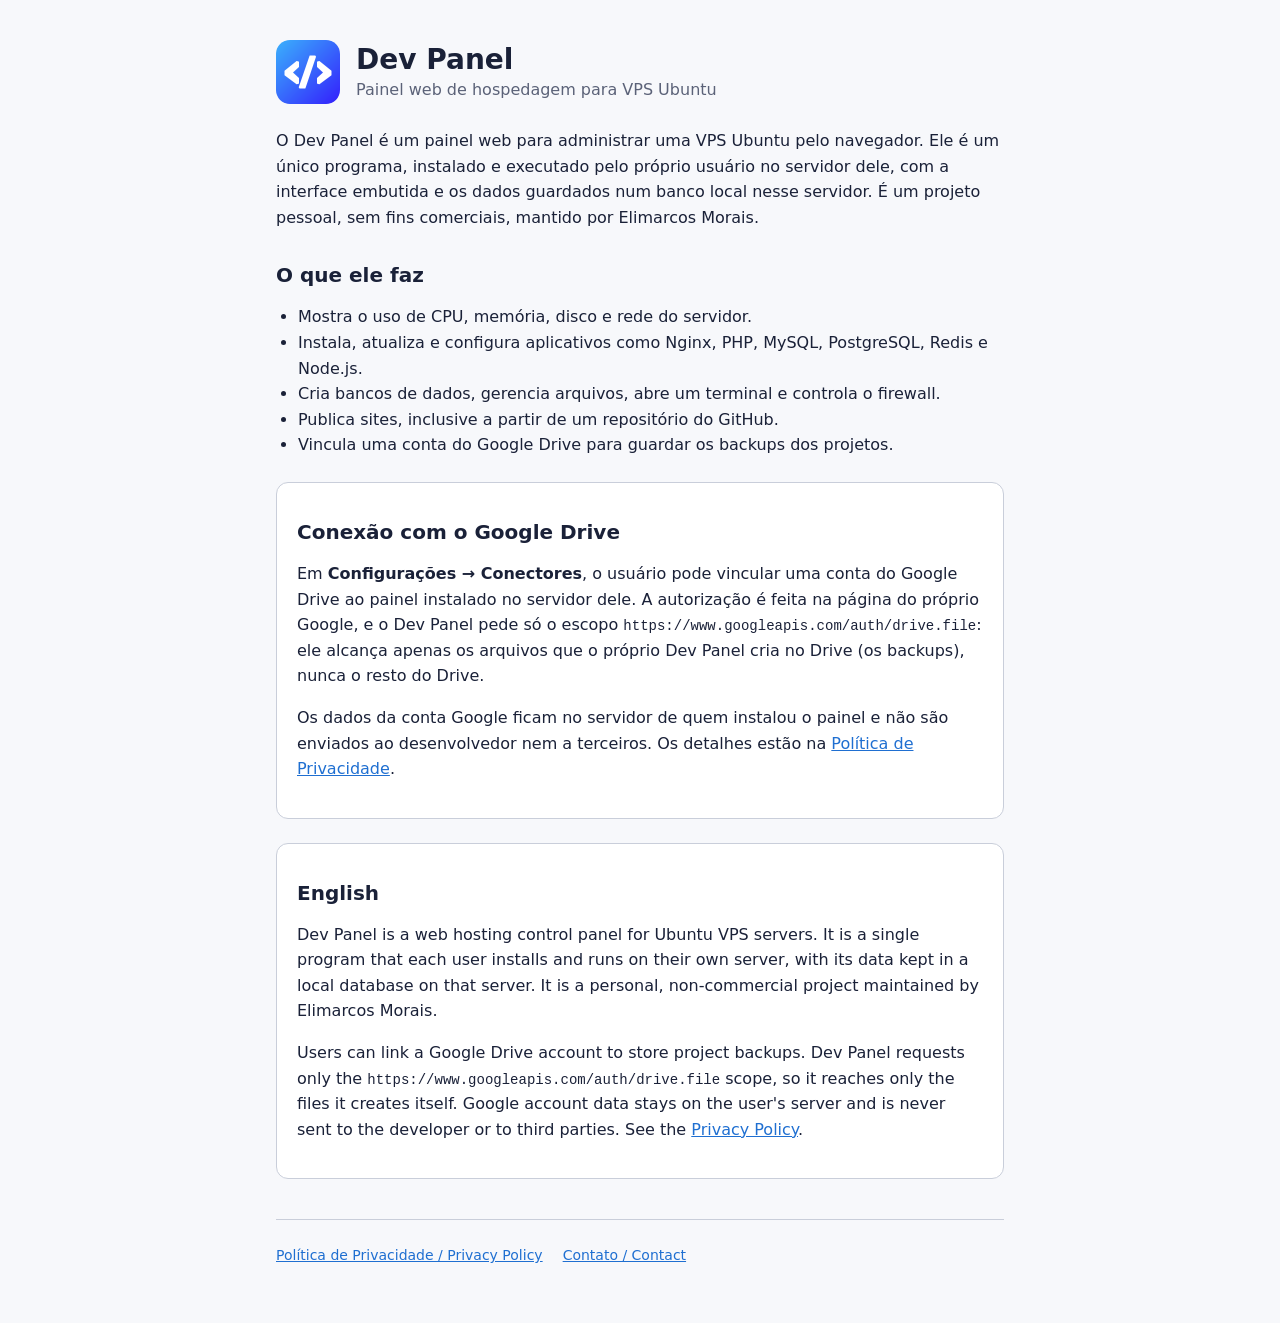
==== index.html @ c9150ef6 "Publica o site a partir do dev-panel 228921e" ====
<!doctype html>
<html lang="pt-BR">
<head>
    <meta charset="utf-8">
    <meta name="viewport" content="width=device-width, initial-scale=1">
    <title>Dev Panel</title>
    <meta name="description" content="Dev Panel: painel web de hospedagem para VPS Ubuntu, de uso pessoal e não comercial.">
    <link rel="icon" href="dev-panel.png">
    <link rel="stylesheet" href="style.css">
</head>
<body>
<main>
    <header>
        <img src="dev-panel.png" alt="Logo do Dev Panel" width="64" height="64">
        <div>
            <h1>Dev Panel</h1>
            <p>Painel web de hospedagem para VPS Ubuntu</p>
        </div>
    </header>

    <p>
        O Dev Panel é um painel web para administrar uma VPS Ubuntu pelo navegador. Ele é um único
        programa, instalado e executado pelo próprio usuário no servidor dele, com a interface
        embutida e os dados guardados num banco local nesse servidor. É um projeto pessoal, sem fins
        comerciais, mantido por Elimarcos Morais.
    </p>

    <h2>O que ele faz</h2>
    <ul>
        <li>Mostra o uso de CPU, memória, disco e rede do servidor.</li>
        <li>Instala, atualiza e configura aplicativos como Nginx, PHP, MySQL, PostgreSQL, Redis e Node.js.</li>
        <li>Cria bancos de dados, gerencia arquivos, abre um terminal e controla o firewall.</li>
        <li>Publica sites, inclusive a partir de um repositório do GitHub.</li>
        <li>Vincula uma conta do Google Drive para guardar os backups dos projetos.</li>
    </ul>

    <section class="card" id="google-drive">
        <h2>Conexão com o Google Drive</h2>
        <p>
            Em <strong>Configurações → Conectores</strong>, o usuário pode vincular uma conta do
            Google Drive ao painel instalado no servidor dele. A autorização é feita na página do
            próprio Google, e o Dev Panel pede só o escopo
            <code>https://www.googleapis.com/auth/drive.file</code>: ele alcança apenas os arquivos
            que o próprio Dev Panel cria no Drive (os backups), nunca o resto do Drive.
        </p>
        <p>
            Os dados da conta Google ficam no servidor de quem instalou o painel e não são enviados ao
            desenvolvedor nem a terceiros. Os detalhes estão na
            <a href="privacidade/">Política de Privacidade</a>.
        </p>
    </section>

    <section class="card" lang="en" id="english">
        <h2>English</h2>
        <p>
            Dev Panel is a web hosting control panel for Ubuntu VPS servers. It is a single program
            that each user installs and runs on their own server, with its data kept in a local
            database on that server. It is a personal, non-commercial project maintained by Elimarcos
            Morais.
        </p>
        <p>
            Users can link a Google Drive account to store project backups. Dev Panel requests only
            the <code>https://www.googleapis.com/auth/drive.file</code> scope, so it reaches only the
            files it creates itself. Google account data stays on the user's server and is never sent
            to the developer or to third parties. See the
            <a href="privacidade/#english">Privacy Policy</a>.
        </p>
    </section>

    <footer>
        <nav>
            <a href="privacidade/">Política de Privacidade / Privacy Policy</a>
            <a href="https://github.com/elimarcosmorais/devpanel/issues">Contato / Contact</a>
        </nav>
    </footer>
</main>
</body>
</html>
---- style.css ----
/*
 * Public site of Dev Panel (home page and privacy policy of the Google OAuth app). The colors are
 * the same values as frontend/src/styles/tokens.css, light and dark, kept as variables here because
 * this site is served apart from the panel (GitHub Pages).
 */

:root {
    color-scheme: light dark;
    --content-bg: #F7F8FB;
    --card-bg: #FFFFFF;
    --border: #C9CEDA;
    --text-primary: #1A2138;
    --text-secondary: #5B6278;
    --link: #1F6FD1;
}

@media (prefers-color-scheme: dark) {
    :root {
        --content-bg: #192037;
        --card-bg: #222940;
        --border: #464956;
        --text-primary: #FCFAF8;
        --text-secondary: #A9AEC1;
        --link: #409EFF;
    }
}

* {
    box-sizing: border-box;
}

body {
    margin: 0;
    background: var(--content-bg);
    color: var(--text-primary);
    font-family: system-ui, -apple-system, "Segoe UI", Roboto, "Helvetica Neue", Arial, sans-serif;
    font-size: 16px;
    line-height: 1.6;
    overflow-wrap: anywhere;
}

main {
    max-width: 760px;
    margin: 0 auto;
    padding: 40px 16px 56px;
}

header {
    display: flex;
    align-items: center;
    gap: 16px;
    margin-bottom: 24px;
}

header img {
    width: 64px;
    height: 64px;
    border-radius: 14px;
}

header p {
    margin: 0;
    color: var(--text-secondary);
}

h1 {
    margin: 0;
    font-size: 28px;
    line-height: 1.25;
}

h2 {
    margin: 32px 0 8px;
    font-size: 20px;
    line-height: 1.3;
}

h3 {
    margin: 20px 0 4px;
    font-size: 17px;
}

a {
    color: var(--link);
}

section.card {
    margin-top: 24px;
    padding: 4px 20px 20px;
    background: var(--card-bg);
    border: 1px solid var(--border);
    border-radius: 12px;
}

ul {
    padding-left: 22px;
}

code {
    font-family: ui-monospace, "SFMono-Regular", Menlo, Consolas, monospace;
    font-size: 14px;
}

nav {
    display: flex;
    flex-wrap: wrap;
    gap: 8px 20px;
    margin-top: 8px;
}

footer {
    margin-top: 40px;
    padding-top: 16px;
    border-top: 1px solid var(--border);
    color: var(--text-secondary);
    font-size: 14px;
}
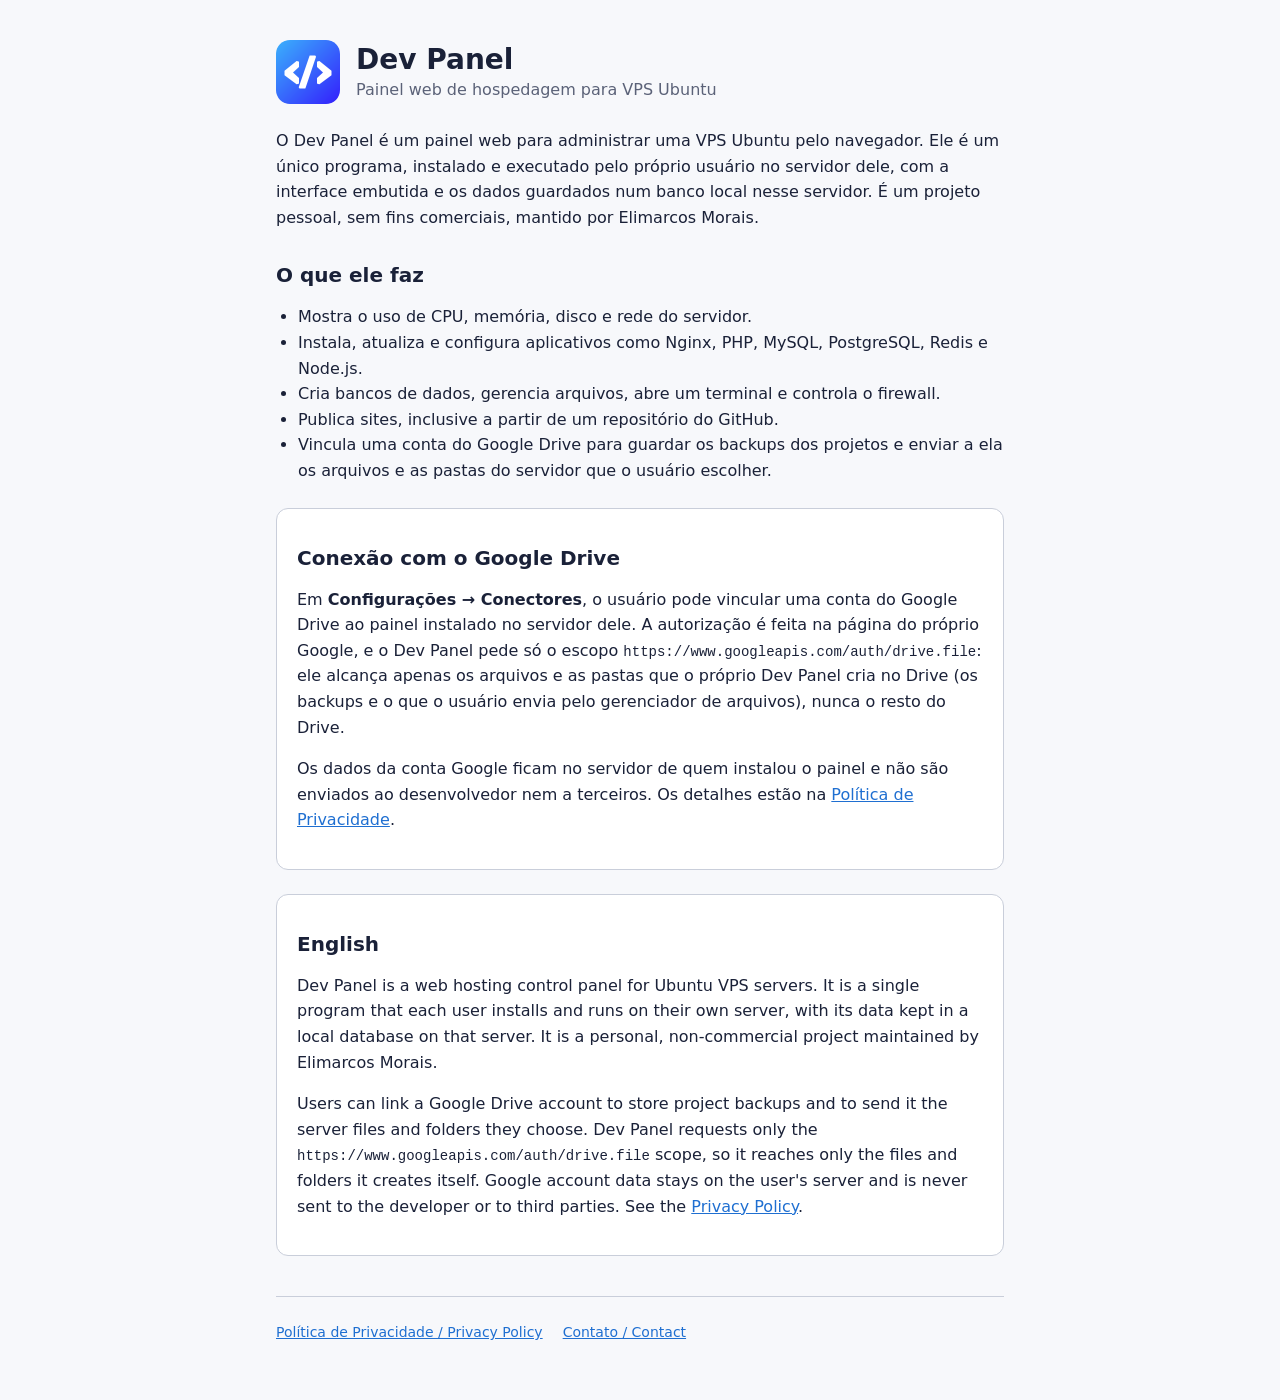
==== commit f7be96d5: "Publica o site a partir do dev-panel d8e10fb" ====
--- a/index.html
+++ b/index.html
@@ -31,7 +31,7 @@
         <li>Instala, atualiza e configura aplicativos como Nginx, PHP, MySQL, PostgreSQL, Redis e Node.js.</li>
         <li>Cria bancos de dados, gerencia arquivos, abre um terminal e controla o firewall.</li>
         <li>Publica sites, inclusive a partir de um repositório do GitHub.</li>
-        <li>Vincula uma conta do Google Drive para guardar os backups dos projetos.</li>
+        <li>Vincula uma conta do Google Drive para guardar os backups dos projetos e enviar a ela os arquivos e as pastas do servidor que o usuário escolher.</li>
     </ul>
 
     <section class="card" id="google-drive">
@@ -40,8 +40,9 @@
             Em <strong>Configurações → Conectores</strong>, o usuário pode vincular uma conta do
             Google Drive ao painel instalado no servidor dele. A autorização é feita na página do
             próprio Google, e o Dev Panel pede só o escopo
-            <code>https://www.googleapis.com/auth/drive.file</code>: ele alcança apenas os arquivos
-            que o próprio Dev Panel cria no Drive (os backups), nunca o resto do Drive.
+            <code>https://www.googleapis.com/auth/drive.file</code>: ele alcança apenas os arquivos e
+            as pastas que o próprio Dev Panel cria no Drive (os backups e o que o usuário envia pelo
+            gerenciador de arquivos), nunca o resto do Drive.
         </p>
         <p>
             Os dados da conta Google ficam no servidor de quem instalou o painel e não são enviados ao
@@ -59,9 +60,10 @@
             Morais.
         </p>
         <p>
-            Users can link a Google Drive account to store project backups. Dev Panel requests only
-            the <code>https://www.googleapis.com/auth/drive.file</code> scope, so it reaches only the
-            files it creates itself. Google account data stays on the user's server and is never sent
+            Users can link a Google Drive account to store project backups and to send it the server
+            files and folders they choose. Dev Panel requests only the
+            <code>https://www.googleapis.com/auth/drive.file</code> scope, so it reaches only the
+            files and folders it creates itself. Google account data stays on the user's server and is never sent
             to the developer or to third parties. See the
             <a href="privacidade/#english">Privacy Policy</a>.
         </p>
@@ -70,7 +72,7 @@
     <footer>
         <nav>
             <a href="privacidade/">Política de Privacidade / Privacy Policy</a>
-            <a href="https://github.com/elimarcosmorais/devpanel/issues">Contato / Contact</a>
+            <a href="https://github.com/elimarcosmorais/dev-panel-site/issues">Contato / Contact</a>
         </nav>
     </footer>
 </main>
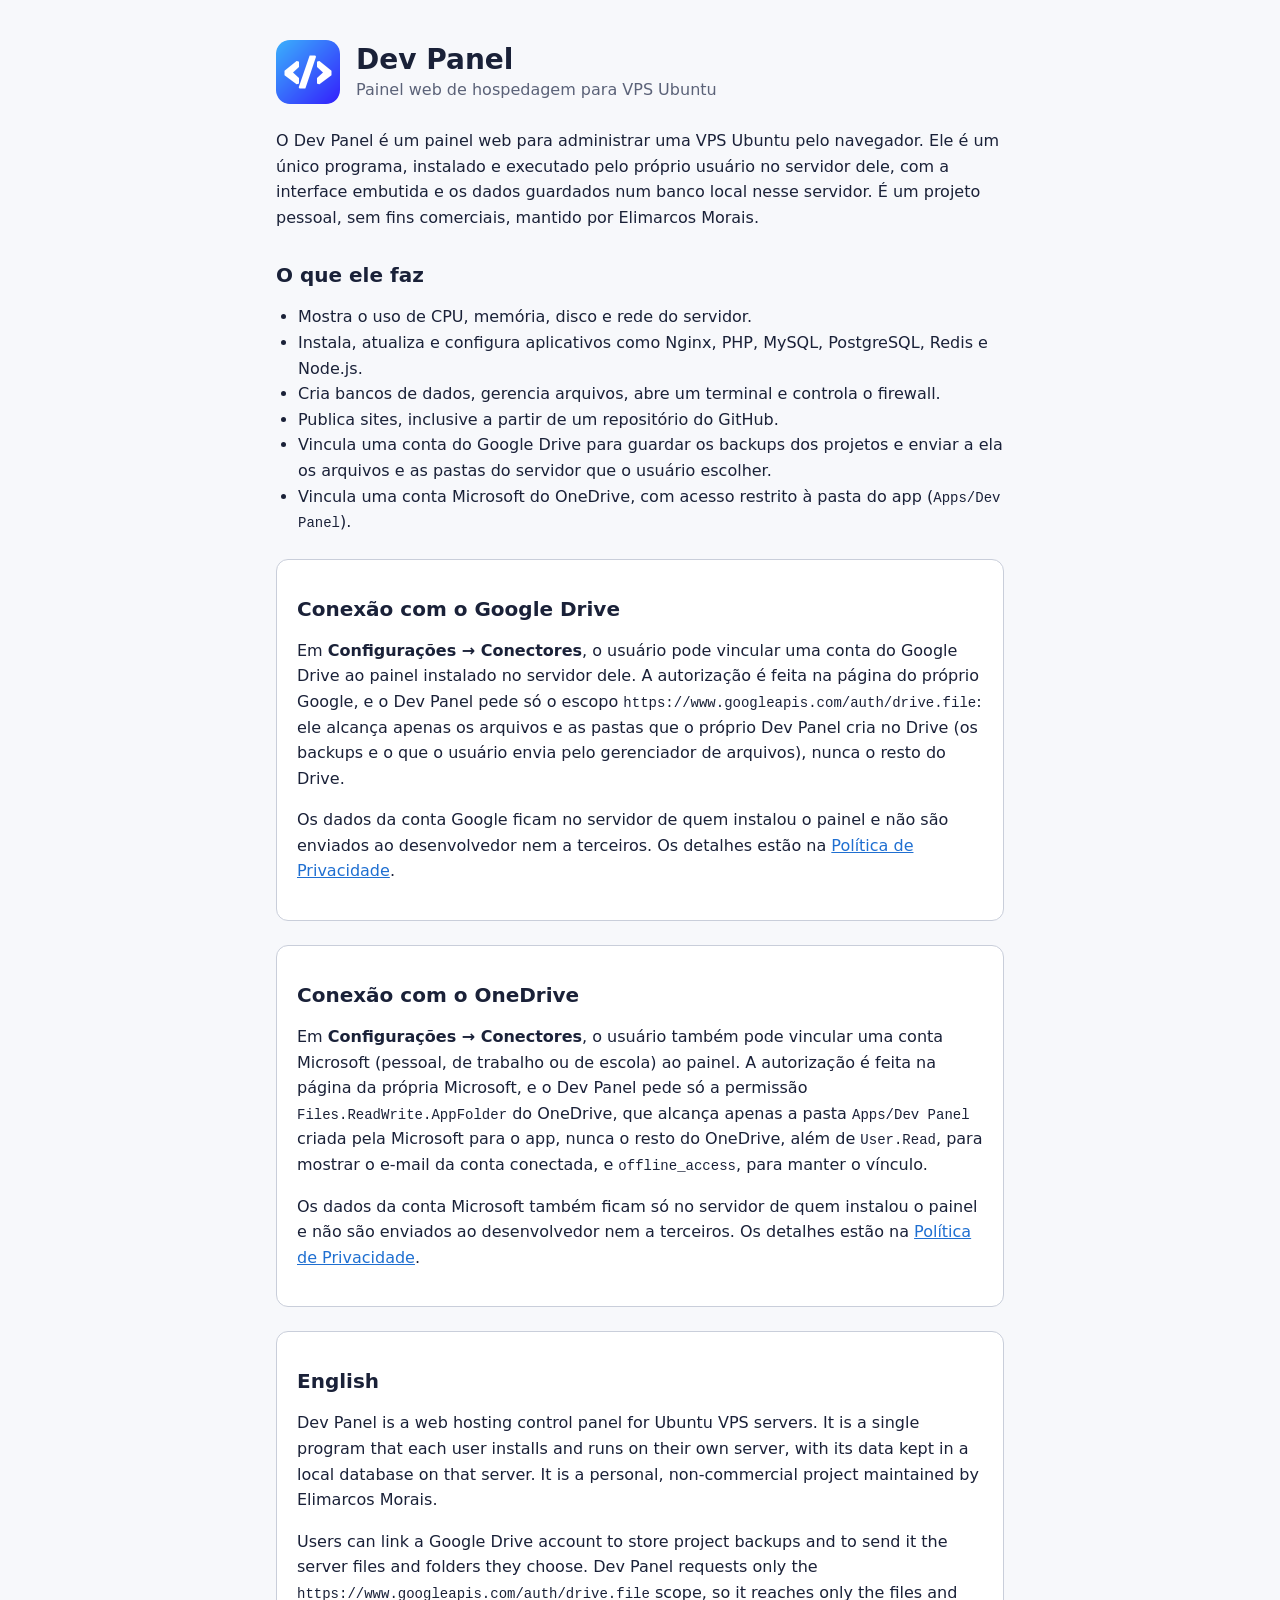
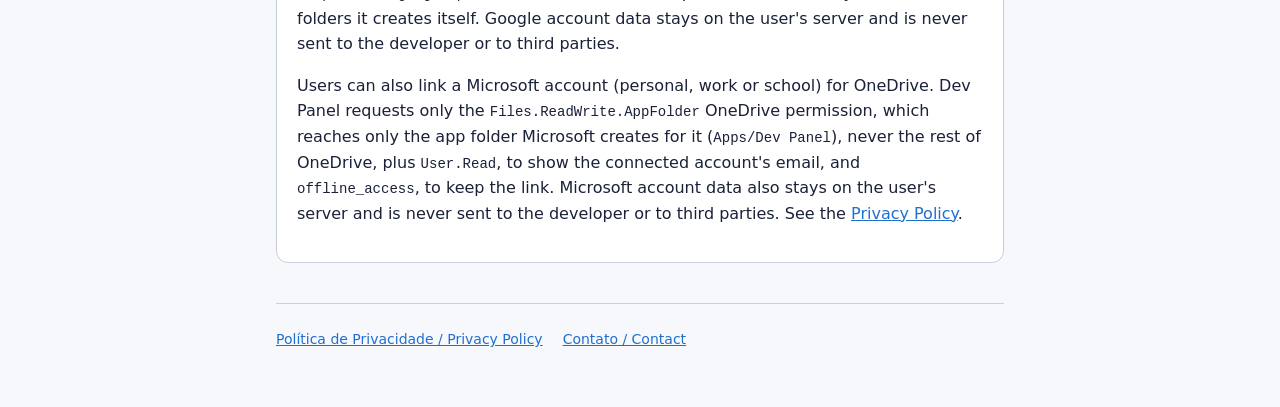
==== commit 25499ad9: "Publica o site a partir do dev-panel 78e4715" ====
--- a/index.html
+++ b/index.html
@@ -32,6 +32,7 @@
         <li>Cria bancos de dados, gerencia arquivos, abre um terminal e controla o firewall.</li>
         <li>Publica sites, inclusive a partir de um repositório do GitHub.</li>
         <li>Vincula uma conta do Google Drive para guardar os backups dos projetos e enviar a ela os arquivos e as pastas do servidor que o usuário escolher.</li>
+        <li>Vincula uma conta Microsoft do OneDrive, com acesso restrito à pasta do app (<code>Apps/Dev Panel</code>).</li>
     </ul>
 
     <section class="card" id="google-drive">
@@ -51,6 +52,24 @@
         </p>
     </section>
 
+    <section class="card" id="onedrive">
+        <h2>Conexão com o OneDrive</h2>
+        <p>
+            Em <strong>Configurações → Conectores</strong>, o usuário também pode vincular uma conta
+            Microsoft (pessoal, de trabalho ou de escola) ao painel. A autorização é feita na página da
+            própria Microsoft, e o Dev Panel pede só a permissão
+            <code>Files.ReadWrite.AppFolder</code> do OneDrive, que alcança apenas a pasta
+            <code>Apps/Dev Panel</code> criada pela Microsoft para o app, nunca o resto do OneDrive,
+            além de <code>User.Read</code>, para mostrar o e-mail da conta conectada, e
+            <code>offline_access</code>, para manter o vínculo.
+        </p>
+        <p>
+            Os dados da conta Microsoft também ficam só no servidor de quem instalou o painel e não são
+            enviados ao desenvolvedor nem a terceiros. Os detalhes estão na
+            <a href="privacidade/#onedrive">Política de Privacidade</a>.
+        </p>
+    </section>
+
     <section class="card" lang="en" id="english">
         <h2>English</h2>
         <p>
@@ -64,7 +83,15 @@
             files and folders they choose. Dev Panel requests only the
             <code>https://www.googleapis.com/auth/drive.file</code> scope, so it reaches only the
             files and folders it creates itself. Google account data stays on the user's server and is never sent
-            to the developer or to third parties. See the
+            to the developer or to third parties.
+        </p>
+        <p>
+            Users can also link a Microsoft account (personal, work or school) for OneDrive. Dev Panel
+            requests only the <code>Files.ReadWrite.AppFolder</code> OneDrive permission, which
+            reaches only the app folder Microsoft creates for it (<code>Apps/Dev Panel</code>), never
+            the rest of OneDrive, plus <code>User.Read</code>, to show the connected account's email,
+            and <code>offline_access</code>, to keep the link. Microsoft account data also stays on the
+            user's server and is never sent to the developer or to third parties. See the
             <a href="privacidade/#english">Privacy Policy</a>.
         </p>
     </section>
